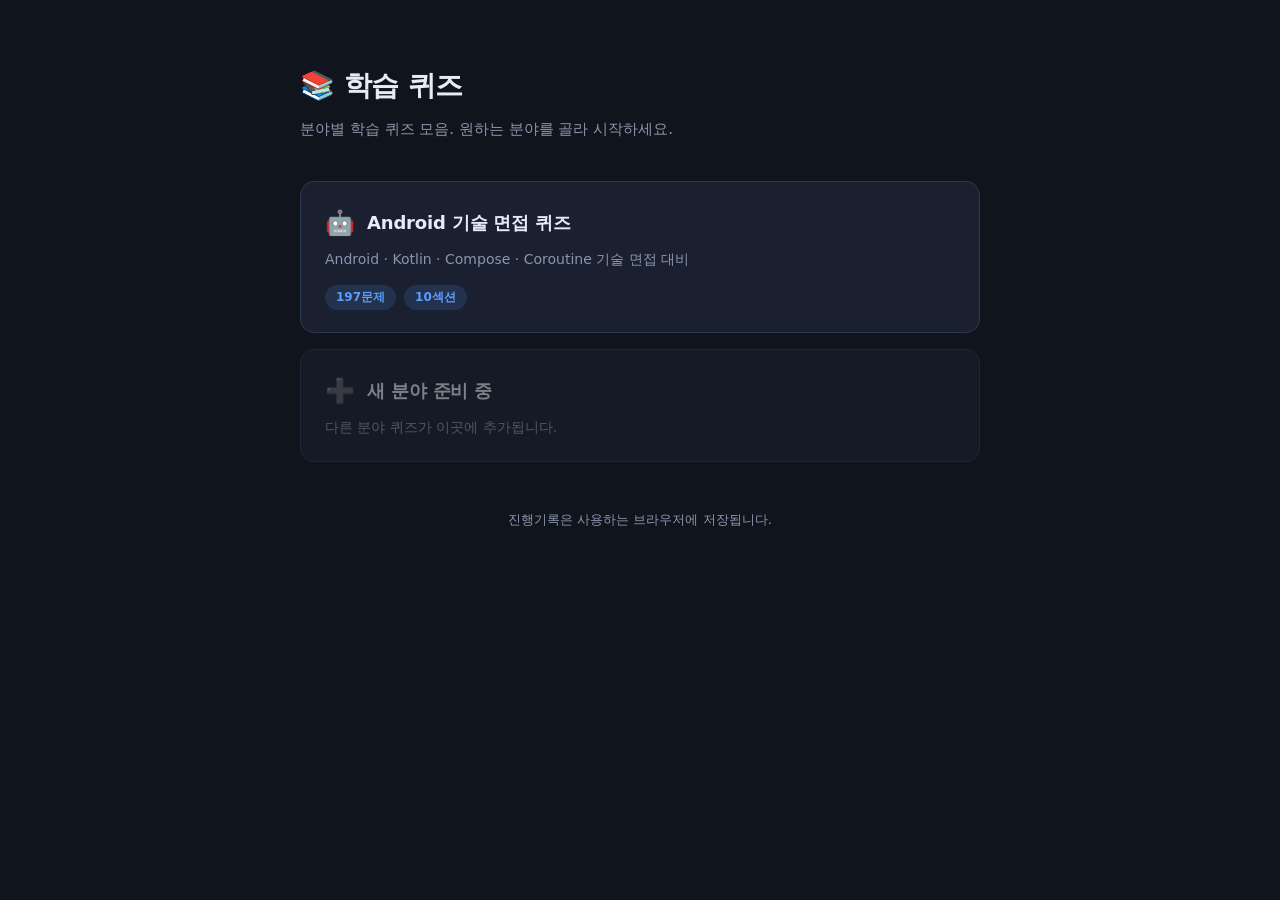
==== index.html @ cd7cf421 "Pages용 루트 랜딩 페이지 추가 모노레포 진입점 — 분야별 퀴즈 목록. 앱과 동일한 다크 테마.  Co-Authored-By: Claude Opus 4.8 (1M context" ====
<!DOCTYPE html>
<html lang="ko">
<head>
  <meta charset="utf-8">
  <meta name="viewport" content="width=device-width, initial-scale=1">
  <title>Quiz — 학습 퀴즈 모음</title>
  <style>
    :root {
      --bg: #10141c; --surface: #1a2030; --surface-2: #212a3e;
      --border: #2c3750; --text: #e6ebf5; --dim: #8b96ad;
      --accent: #5b9cff; --accent-soft: rgba(91, 156, 255, 0.14);
    }
    * { box-sizing: border-box; }
    body {
      margin: 0; background: var(--bg); color: var(--text);
      font-family: "Apple SD Gothic Neo", "Pretendard", "Noto Sans KR", system-ui, sans-serif;
      line-height: 1.6; -webkit-font-smoothing: antialiased;
    }
    .wrap { max-width: 720px; margin: 0 auto; padding: 64px 20px 80px; }
    header { margin-bottom: 40px; }
    h1 { font-size: 28px; margin: 0 0 8px; letter-spacing: -0.02em; }
    .sub { color: var(--dim); margin: 0; font-size: 15px; }
    .grid { display: grid; gap: 16px; }
    .card {
      display: block; background: var(--surface); border: 1px solid var(--border);
      border-radius: 14px; padding: 22px 24px; text-decoration: none; color: inherit;
      transition: border-color .15s, background .15s, transform .15s;
    }
    .card:hover { border-color: var(--accent); background: var(--surface-2); transform: translateY(-2px); }
    .card-top { display: flex; align-items: center; gap: 12px; margin-bottom: 6px; }
    .emoji { font-size: 24px; }
    .card h2 { font-size: 18px; margin: 0; letter-spacing: -0.01em; }
    .card p { margin: 4px 0 0; color: var(--dim); font-size: 14px; }
    .meta { margin-top: 14px; display: flex; gap: 8px; flex-wrap: wrap; }
    .tag {
      font-size: 12px; color: var(--accent); background: var(--accent-soft);
      border-radius: 999px; padding: 3px 11px; font-weight: 600;
    }
    .soon { opacity: .5; cursor: default; }
    .soon:hover { transform: none; border-color: var(--border); background: var(--surface); }
    footer { margin-top: 48px; color: var(--dim); font-size: 13px; text-align: center; }
  </style>
</head>
<body>
  <div class="wrap">
    <header>
      <h1>📚 학습 퀴즈</h1>
      <p class="sub">분야별 학습 퀴즈 모음. 원하는 분야를 골라 시작하세요.</p>
    </header>

    <div class="grid">
      <a class="card" href="android-quiz/">
        <div class="card-top">
          <span class="emoji">🤖</span>
          <h2>Android 기술 면접 퀴즈</h2>
        </div>
        <p>Android · Kotlin · Compose · Coroutine 기술 면접 대비</p>
        <div class="meta">
          <span class="tag">197문제</span>
          <span class="tag">10섹션</span>
        </div>
      </a>

      <div class="card soon">
        <div class="card-top">
          <span class="emoji">➕</span>
          <h2>새 분야 준비 중</h2>
        </div>
        <p>다른 분야 퀴즈가 이곳에 추가됩니다.</p>
      </div>
    </div>

    <footer>진행기록은 사용하는 브라우저에 저장됩니다.</footer>
  </div>
</body>
</html>
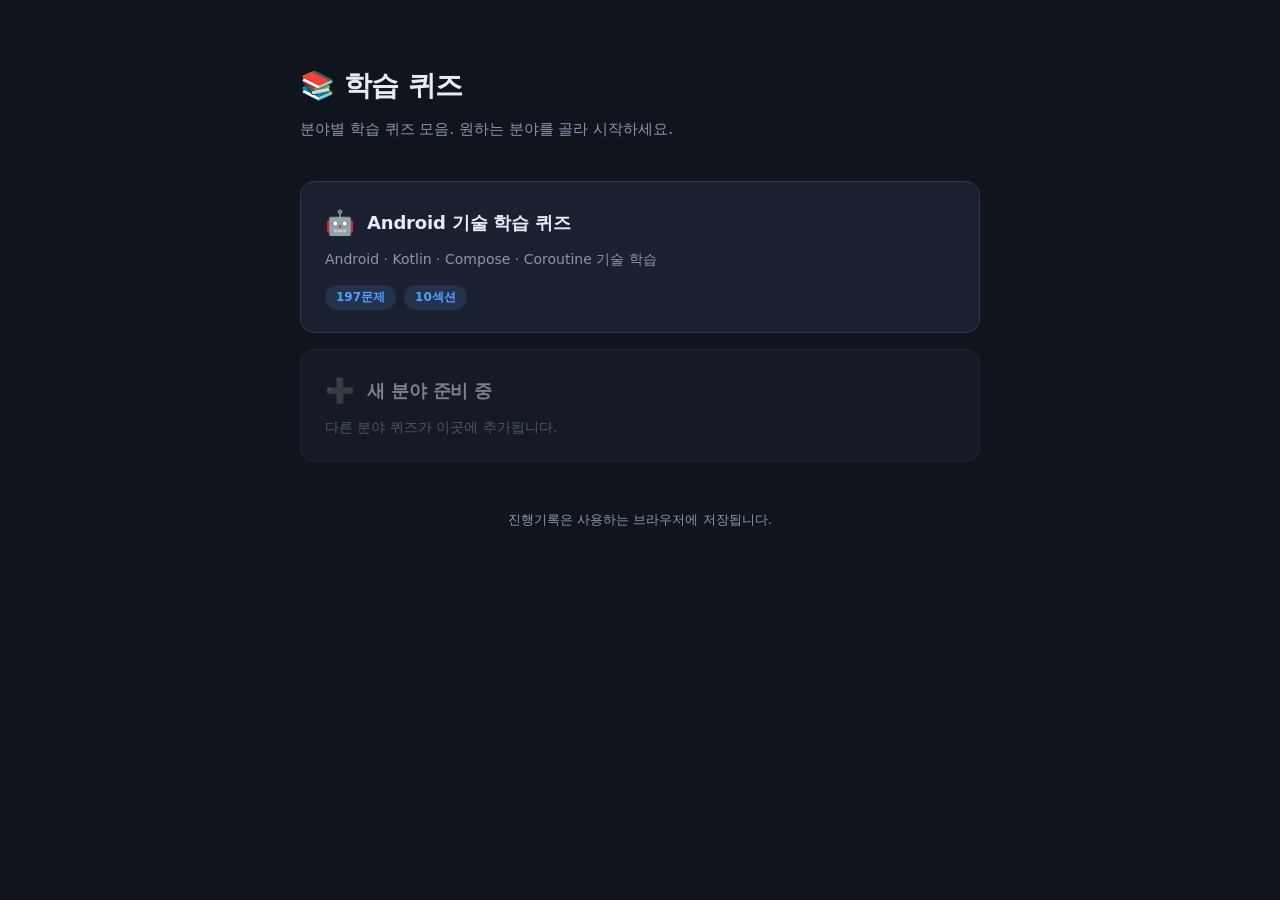
==== commit 0875f4fe: "문구 전환: '기술 면접' → '기술 학습' (공개용 표현 정리) - 랜딩·타이틀·헤더·매니페스트·config·README의 면접 표현을 학습으로 변경 - 문제 해설 속 '면접 포" ====
--- a/index.html
+++ b/index.html
@@ -4,6 +4,8 @@
   <meta charset="utf-8">
   <meta name="viewport" content="width=device-width, initial-scale=1">
   <title>Quiz — 학습 퀴즈 모음</title>
+  <meta name="theme-color" content="#10141c">
+  <link rel="icon" href="data:image/svg+xml,%3Csvg xmlns='http://www.w3.org/2000/svg' viewBox='0 0 100 100'%3E%3Crect width='100' height='100' rx='20' fill='%2310141c'/%3E%3Ctext x='50' y='54' font-size='60' text-anchor='middle' dominant-baseline='central'%3E%F0%9F%93%9A%3C/text%3E%3C/svg%3E">
   <style>
     :root {
       --bg: #10141c; --surface: #1a2030; --surface-2: #212a3e;
@@ -52,9 +54,9 @@
       <a class="card" href="android-quiz/">
         <div class="card-top">
           <span class="emoji">🤖</span>
-          <h2>Android 기술 면접 퀴즈</h2>
+          <h2>Android 기술 학습 퀴즈</h2>
         </div>
-        <p>Android · Kotlin · Compose · Coroutine 기술 면접 대비</p>
+        <p>Android · Kotlin · Compose · Coroutine 기술 학습</p>
         <div class="meta">
           <span class="tag">197문제</span>
           <span class="tag">10섹션</span>
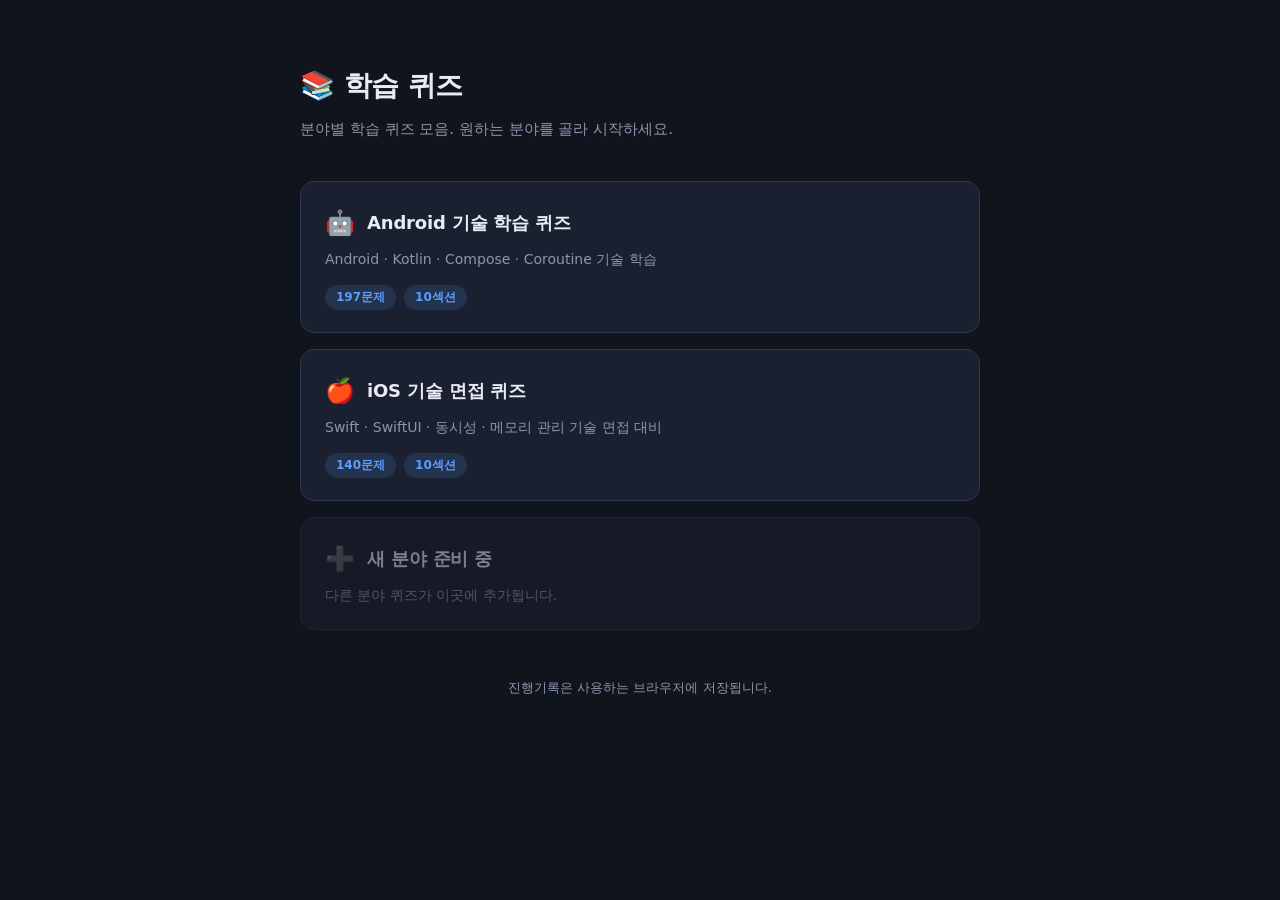
==== commit 9dc324aa: "iOS 기술 면접 퀴즈 추가 (10섹션 140문제) - 100 Days of SwiftUI · CS193p 2025 · Advanced Swift · Thinking in Swif" ====
--- a/index.html
+++ b/index.html
@@ -63,6 +63,18 @@
         </div>
       </a>
 
+      <a class="card" href="ios-quiz/">
+        <div class="card-top">
+          <span class="emoji">🍎</span>
+          <h2>iOS 기술 면접 퀴즈</h2>
+        </div>
+        <p>Swift · SwiftUI · 동시성 · 메모리 관리 기술 면접 대비</p>
+        <div class="meta">
+          <span class="tag">140문제</span>
+          <span class="tag">10섹션</span>
+        </div>
+      </a>
+
       <div class="card soon">
         <div class="card-top">
           <span class="emoji">➕</span>
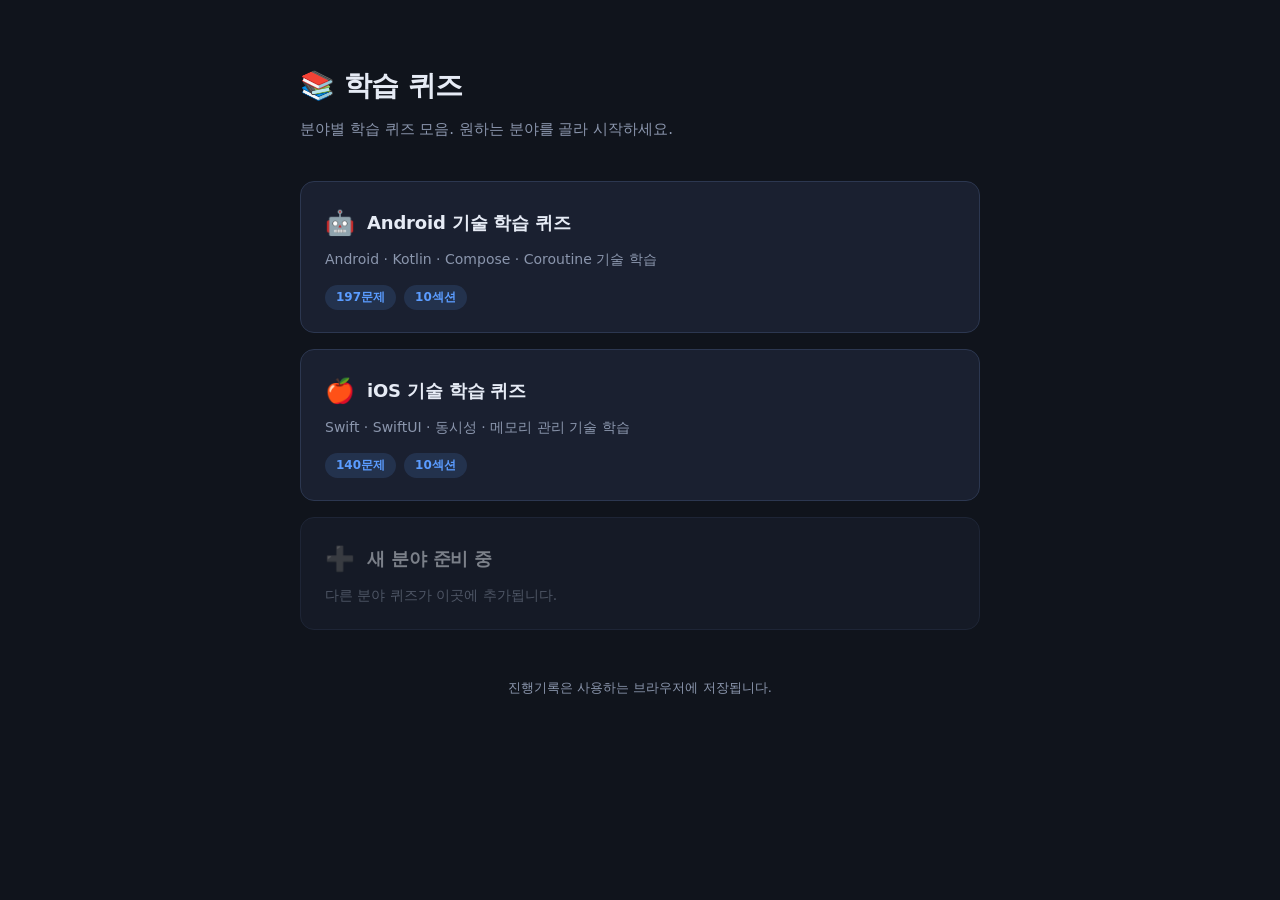
==== commit 13775c22: "iOS 퀴즈에 '← 목록' 링크 추가, 표기를 '기술 학습 퀴즈'로 통일 Co-Authored-By: Claude Fable 5 <noreply@anthropic.com>" ====
--- a/index.html
+++ b/index.html
@@ -66,9 +66,9 @@
       <a class="card" href="ios-quiz/">
         <div class="card-top">
           <span class="emoji">🍎</span>
-          <h2>iOS 기술 면접 퀴즈</h2>
+          <h2>iOS 기술 학습 퀴즈</h2>
         </div>
-        <p>Swift · SwiftUI · 동시성 · 메모리 관리 기술 면접 대비</p>
+        <p>Swift · SwiftUI · 동시성 · 메모리 관리 기술 학습</p>
         <div class="meta">
           <span class="tag">140문제</span>
           <span class="tag">10섹션</span>
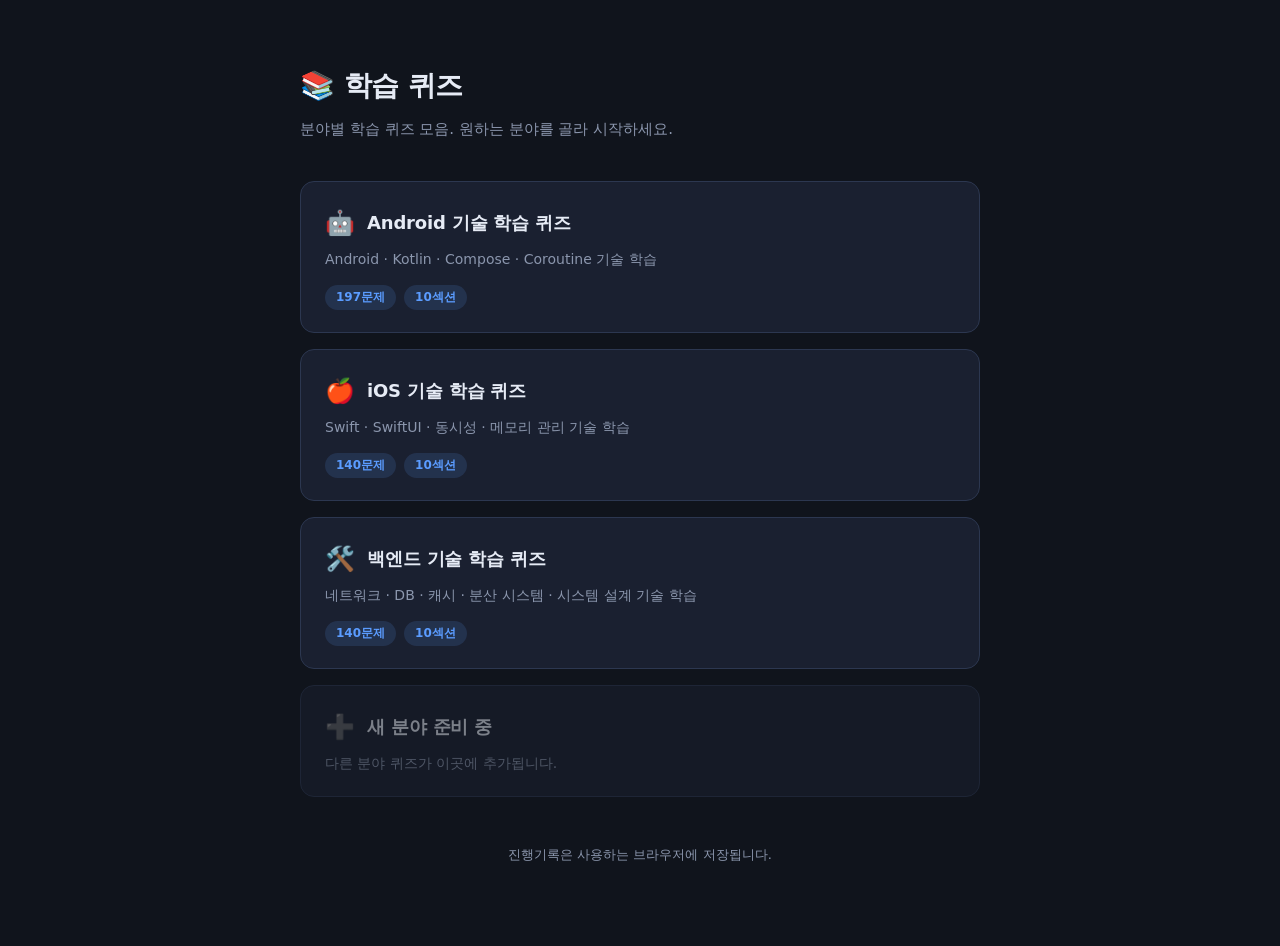
==== commit 3a4dc9e1: "백엔드 기술 학습 퀴즈 추가 (140문제 10섹션) - 바이블 서적·커리큘럼 9종 목차 기반 주제 수집 → 생성+검수 파이프라인 - 언어/프레임워크 무관 서버 공통 지식 (네트워크" ====
--- a/index.html
+++ b/index.html
@@ -75,6 +75,18 @@
         </div>
       </a>
 
+      <a class="card" href="backend-quiz/">
+        <div class="card-top">
+          <span class="emoji">🛠️</span>
+          <h2>백엔드 기술 학습 퀴즈</h2>
+        </div>
+        <p>네트워크 · DB · 캐시 · 분산 시스템 · 시스템 설계 기술 학습</p>
+        <div class="meta">
+          <span class="tag">140문제</span>
+          <span class="tag">10섹션</span>
+        </div>
+      </a>
+
       <div class="card soon">
         <div class="card-top">
           <span class="emoji">➕</span>
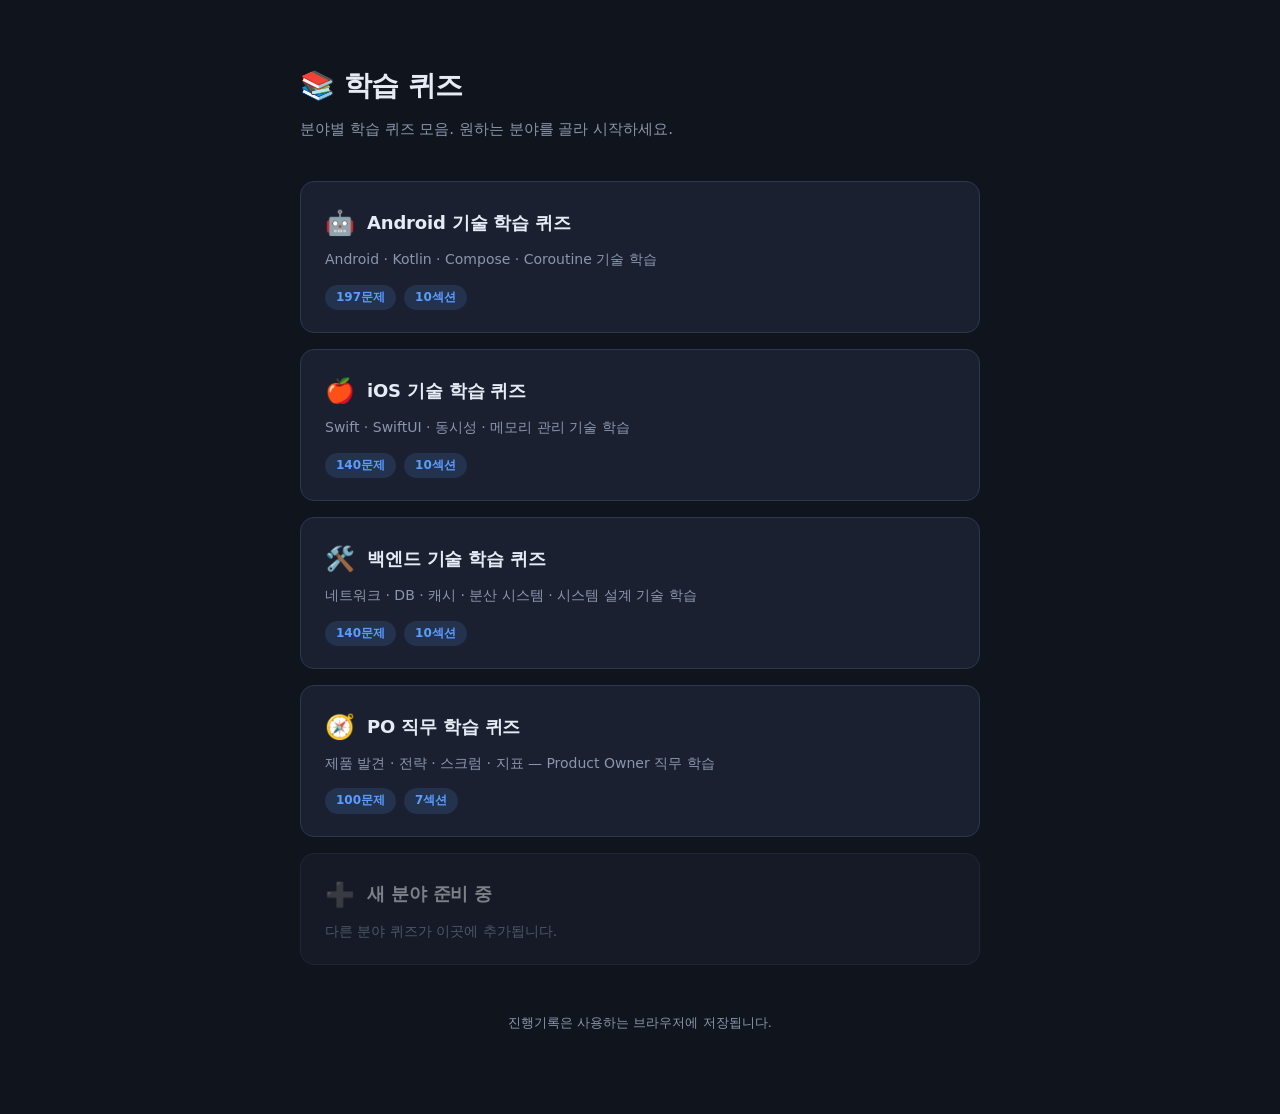
==== commit 902b28a0: "PO 직무 학습 퀴즈 추가 (7섹션 100문제) - 대표 서적 9권(인스파이어드·임파워드·CDH·빌드 트랩·스토리 매핑·Mom Test·린 분석·프로덕트 오너·스크럼 가이드 202" ====
--- a/index.html
+++ b/index.html
@@ -87,6 +87,18 @@
         </div>
       </a>
 
+      <a class="card" href="po-quiz/">
+        <div class="card-top">
+          <span class="emoji">🧭</span>
+          <h2>PO 직무 학습 퀴즈</h2>
+        </div>
+        <p>제품 발견 · 전략 · 스크럼 · 지표 — Product Owner 직무 학습</p>
+        <div class="meta">
+          <span class="tag">100문제</span>
+          <span class="tag">7섹션</span>
+        </div>
+      </a>
+
       <div class="card soon">
         <div class="card-top">
           <span class="emoji">➕</span>
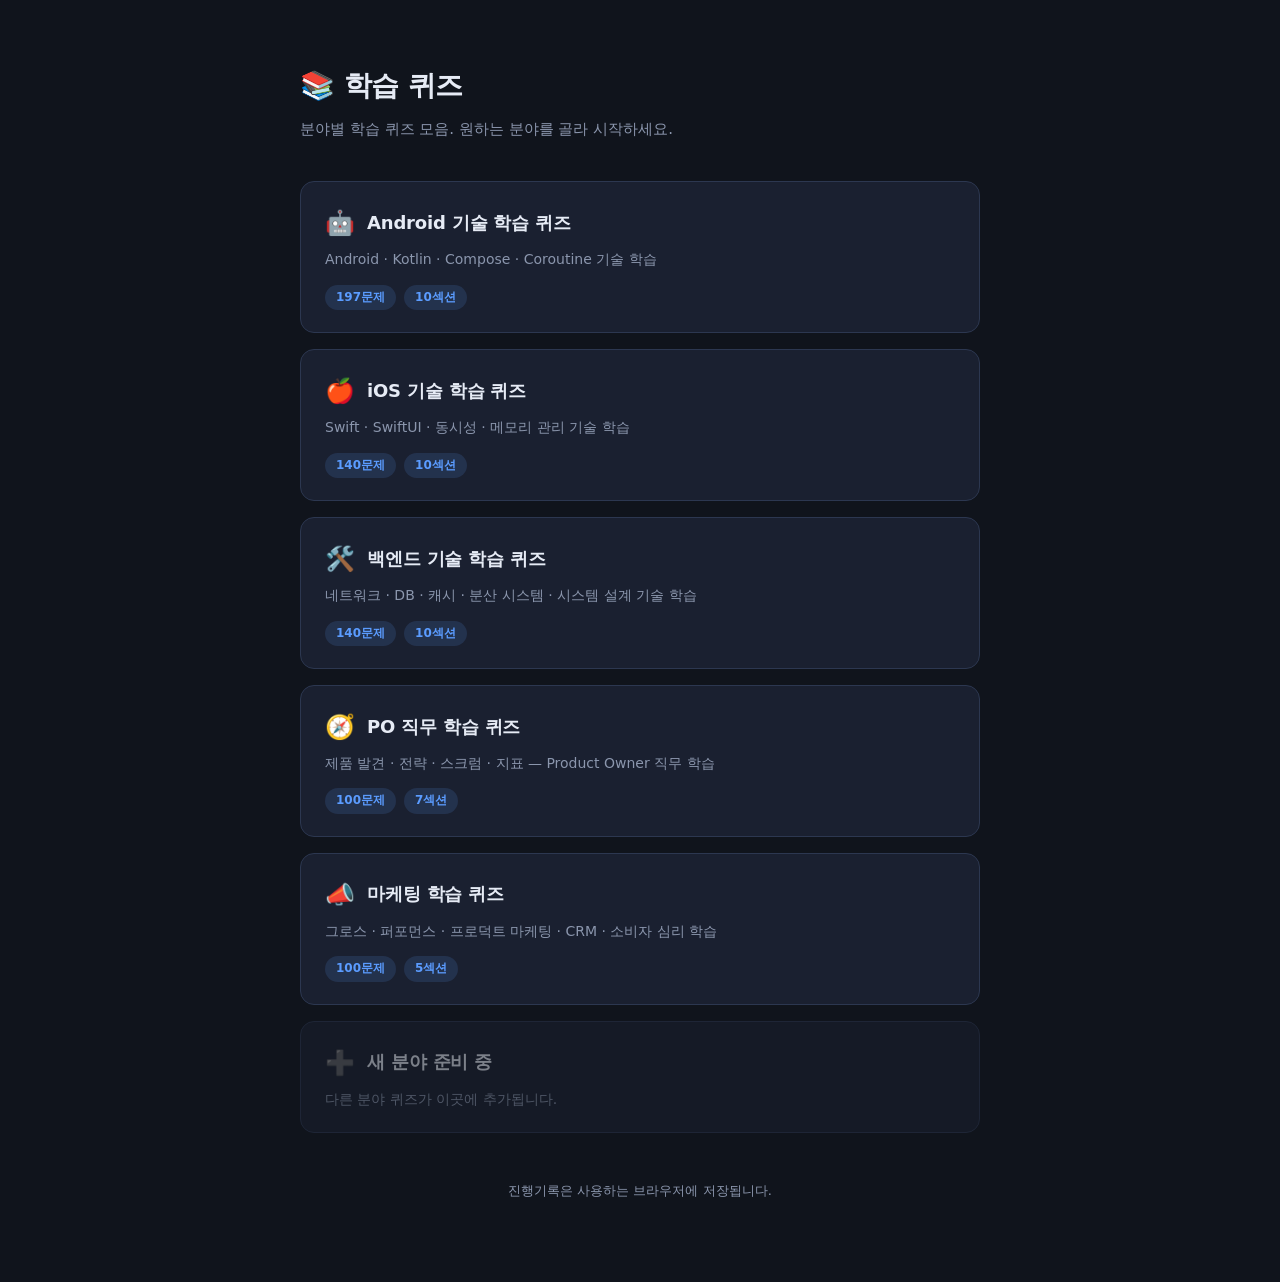
==== commit e457e21d: "마케팅 학습 퀴즈 추가 (5섹션 100문제) - 그로스·퍼널 / 퍼포먼스 / 프로덕트 마케팅 / CRM·리텐션 / 기초 전략·소비자 심리 - IT 기업 실무 중심, 입문~중급, 용" ====
--- a/index.html
+++ b/index.html
@@ -99,6 +99,18 @@
         </div>
       </a>
 
+      <a class="card" href="marketing-quiz/">
+        <div class="card-top">
+          <span class="emoji">📣</span>
+          <h2>마케팅 학습 퀴즈</h2>
+        </div>
+        <p>그로스 · 퍼포먼스 · 프로덕트 마케팅 · CRM · 소비자 심리 학습</p>
+        <div class="meta">
+          <span class="tag">100문제</span>
+          <span class="tag">5섹션</span>
+        </div>
+      </a>
+
       <div class="card soon">
         <div class="card-top">
           <span class="emoji">➕</span>
